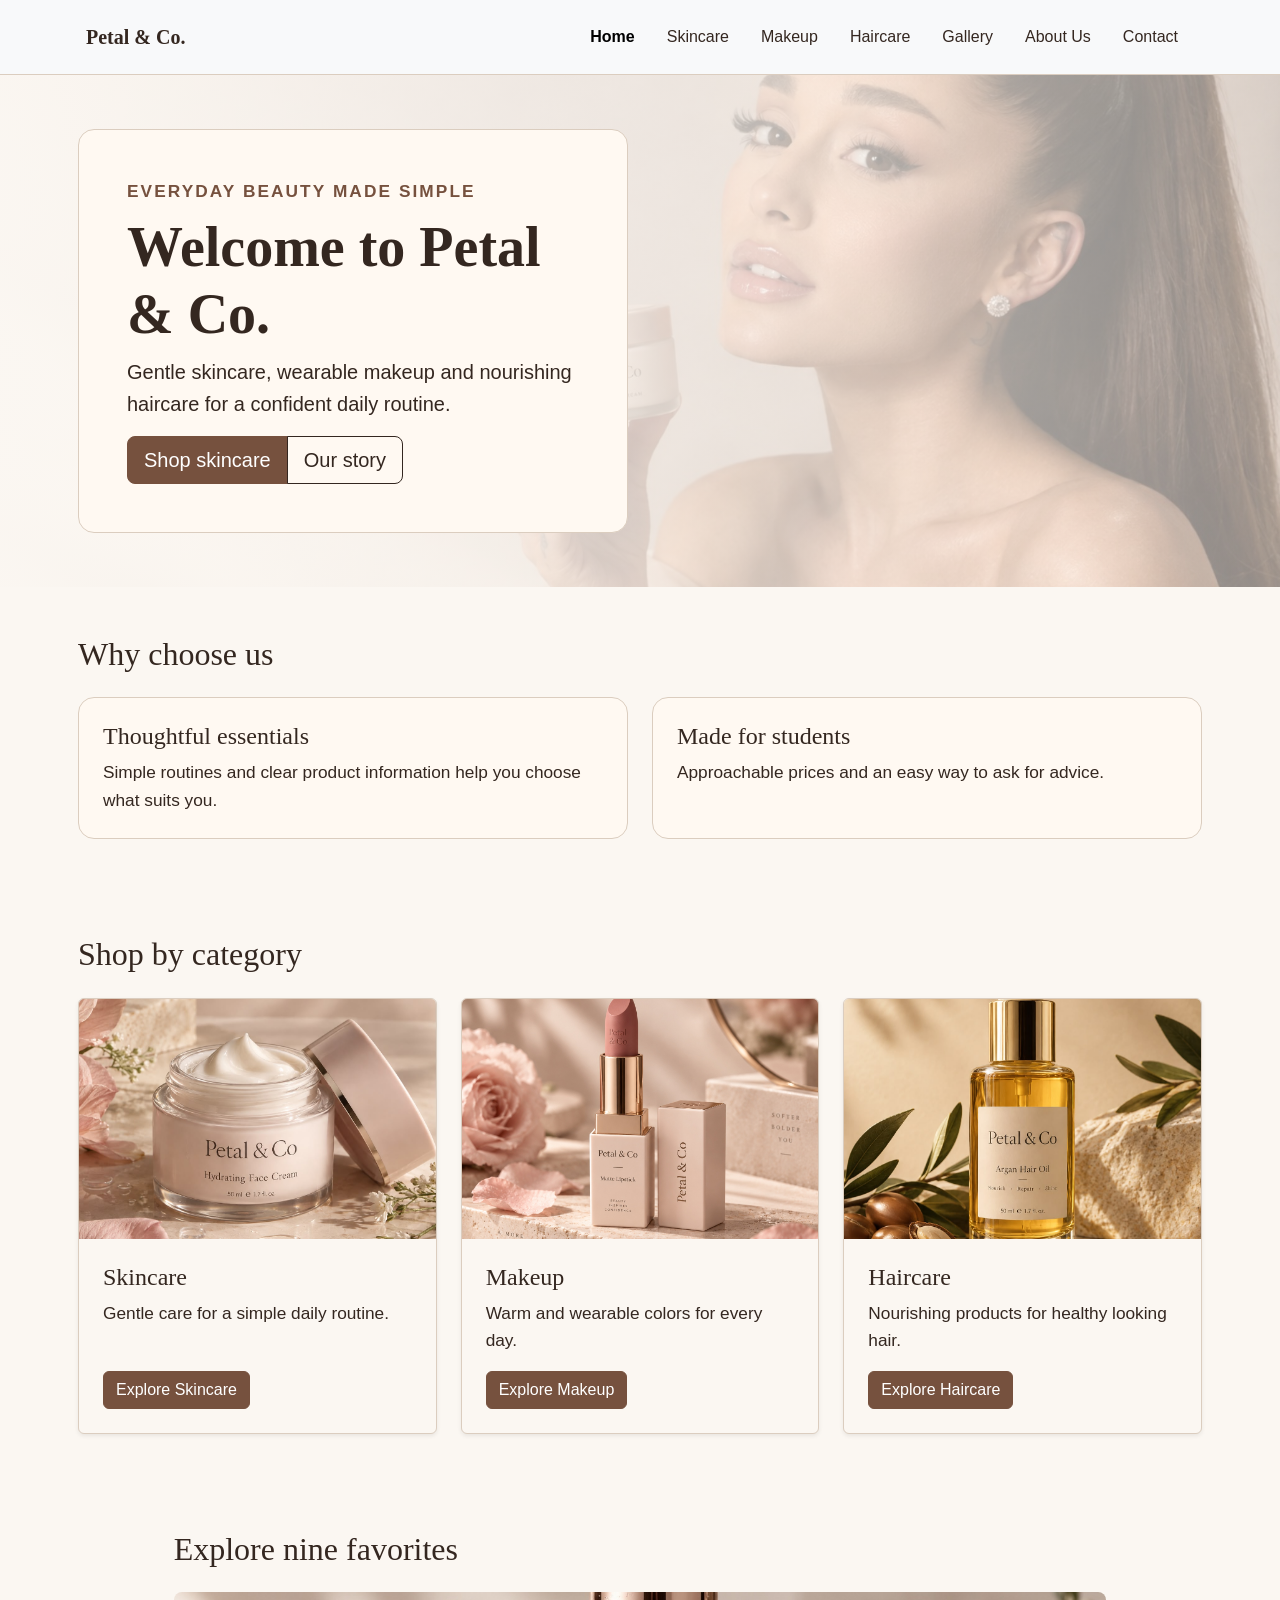
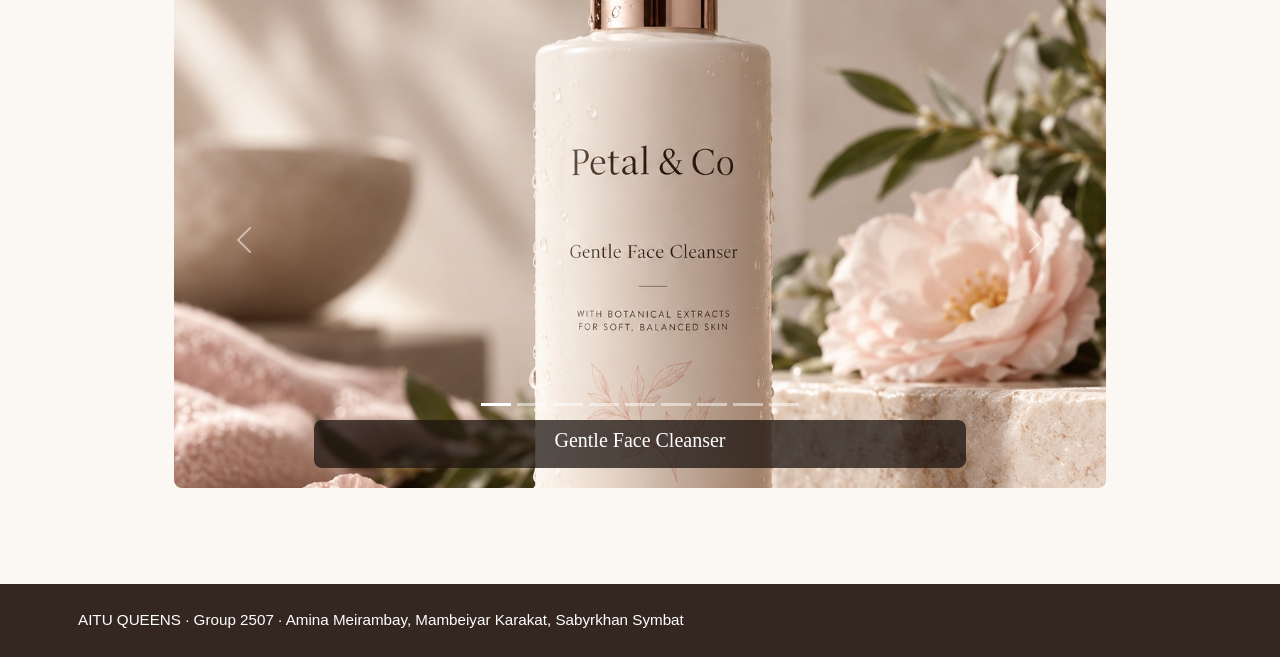
==== AITU_QUEENS_ASSIGNMENT_3/index.html @ 442a5579 "Add files via upload" ====
<!doctype html><html lang="en"><head><meta charset="utf-8"><meta name="viewport" content="width=device-width, initial-scale=1"><meta name="description" content="Petal and Co beauty collections by AITU QUEENS"><title>Home | Petal &amp; Co.</title><link rel="stylesheet" href="vendor/bootstrap.min.css"><link rel="stylesheet" href="css/style.css"></head><body><nav class="navbar navbar-expand-lg bg-body-tertiary border-bottom sticky-top" aria-label="Main navigation"><div class="container py-2 px-sm-2 px-lg-3"><a class="navbar-brand fw-bold" href="index.html">Petal &amp; Co.</a><button class="navbar-toggler" type="button" data-bs-toggle="collapse" data-bs-target="#siteNav" aria-controls="siteNav" aria-expanded="false" aria-label="Toggle navigation"><span class="navbar-toggler-icon"></span></button><div class="collapse navbar-collapse" id="siteNav"><ul class="navbar-nav ms-auto mb-2 mb-lg-0"><li class="nav-item"><a class="nav-link px-lg-3 active" aria-current="page" href="index.html">Home</a></li><li class="nav-item"><a class="nav-link px-lg-3 "  href="skincare.html">Skincare</a></li><li class="nav-item"><a class="nav-link px-lg-3 "  href="makeup.html">Makeup</a></li><li class="nav-item"><a class="nav-link px-lg-3 "  href="haircare.html">Haircare</a></li><li class="nav-item"><a class="nav-link px-lg-3 "  href="gallery.html">Gallery</a></li><li class="nav-item"><a class="nav-link px-lg-3 "  href="about.html">About Us</a></li><li class="nav-item"><a class="nav-link px-lg-3 "  href="contact.html">Contact</a></li></ul></div></div></nav><main id="main-content"><section class="hero d-flex align-items-center"><div class="container px-sm-2 py-5"><div class="row"><div class="col-12 col-lg-6"><div class="hero-panel p-4 p-lg-5"><p class="eyebrow mb-2">Everyday beauty made simple</p><h1 class="display-4 fw-bold">Welcome to Petal &amp; Co.</h1><p class="lead">Gentle skincare, wearable makeup and nourishing haircare for a confident daily routine.</p><div class="btn-group flex-wrap" role="group" aria-label="Explore collections"><a href="skincare.html" class="btn btn-primary btn-lg">Shop skincare</a><a href="about.html" class="btn btn-outline-dark btn-lg">Our story</a></div></div></div></div></div></section><section class="container px-sm-2 py-5"><h2 class="mb-4">Why choose us</h2><div class="row g-4"><div class="col-12 col-lg-6"><div class="feature-block p-4 h-100"><h3 class="h4">Thoughtful essentials</h3><p class="mb-0">Simple routines and clear product information help you choose what suits you.</p></div></div><div class="col-12 col-lg-6"><div class="feature-block p-4 h-100"><h3 class="h4">Made for students</h3><p class="mb-0">Approachable prices and an easy way to ask for advice.</p></div></div></div></section><section class="container px-sm-2 py-5"><h2 class="mb-4">Shop by category</h2><div class="row g-4"><div class="col-12 col-md-6 col-lg-4"><article class="card h-100 shadow-sm"><img src="images/hydrating-face-cream.jpeg" class="card-img-top product-image" alt="Skincare product"><div class="card-body d-flex flex-column p-4"><h3 class="card-title h4">Skincare</h3><p class="card-text">Gentle care for a simple daily routine.</p><a class="btn btn-primary mt-auto align-self-start" href="skincare.html">Explore Skincare</a></div></article></div><div class="col-12 col-md-6 col-lg-4"><article class="card h-100 shadow-sm"><img src="images/matte-lipstick.jpeg" class="card-img-top product-image" alt="Makeup product"><div class="card-body d-flex flex-column p-4"><h3 class="card-title h4">Makeup</h3><p class="card-text">Warm and wearable colors for every day.</p><a class="btn btn-primary mt-auto align-self-start" href="makeup.html">Explore Makeup</a></div></article></div><div class="col-12 col-md-6 col-lg-4"><article class="card h-100 shadow-sm"><img src="images/argan-hair-oil.jpeg" class="card-img-top product-image" alt="Haircare product"><div class="card-body d-flex flex-column p-4"><h3 class="card-title h4">Haircare</h3><p class="card-text">Nourishing products for healthy looking hair.</p><a class="btn btn-primary mt-auto align-self-start" href="haircare.html">Explore Haircare</a></div></article></div></div></section><section class="container px-sm-2 py-5"><div class="row justify-content-center"><div class="col-12 col-lg-10"><h2 class="mb-4">Explore nine favorites</h2><div id="productCarousel" class="carousel slide" data-bs-ride="carousel" aria-label="Product image carousel"><div class="carousel-indicators"><button type="button" data-bs-target="#productCarousel" data-bs-slide-to="0" class="active" aria-current="true" aria-label="Slide 1"></button><button type="button" data-bs-target="#productCarousel" data-bs-slide-to="1" class=""  aria-label="Slide 2"></button><button type="button" data-bs-target="#productCarousel" data-bs-slide-to="2" class=""  aria-label="Slide 3"></button><button type="button" data-bs-target="#productCarousel" data-bs-slide-to="3" class=""  aria-label="Slide 4"></button><button type="button" data-bs-target="#productCarousel" data-bs-slide-to="4" class=""  aria-label="Slide 5"></button><button type="button" data-bs-target="#productCarousel" data-bs-slide-to="5" class=""  aria-label="Slide 6"></button><button type="button" data-bs-target="#productCarousel" data-bs-slide-to="6" class=""  aria-label="Slide 7"></button><button type="button" data-bs-target="#productCarousel" data-bs-slide-to="7" class=""  aria-label="Slide 8"></button><button type="button" data-bs-target="#productCarousel" data-bs-slide-to="8" class=""  aria-label="Slide 9"></button></div><div class="carousel-inner rounded-3"><div class="carousel-item active"><img src="images/gentle-face-cleanser.jpeg" class="d-block w-100 carousel-image" alt="Gentle Face Cleanser"><div class="carousel-caption"><h3 class="h5">Gentle Face Cleanser</h3></div></div><div class="carousel-item "><img src="images/matte-lipstick.jpeg" class="d-block w-100 carousel-image" alt="Matte Lipstick"><div class="carousel-caption"><h3 class="h5">Matte Lipstick</h3></div></div><div class="carousel-item "><img src="images/nourishing-shampoo.jpeg" class="d-block w-100 carousel-image" alt="Nourishing Shampoo"><div class="carousel-caption"><h3 class="h5">Nourishing Shampoo</h3></div></div><div class="carousel-item "><img src="images/rose-water-toner.jpeg" class="d-block w-100 carousel-image" alt="Rose Water Toner"><div class="carousel-caption"><h3 class="h5">Rose Water Toner</h3></div></div><div class="carousel-item "><img src="images/consultation-kit.jpeg" class="d-block w-100 carousel-image" alt="Consultation Kit"><div class="carousel-caption"><h3 class="h5">Consultation Kit</h3></div></div><div class="carousel-item "><img src="images/eyeshadow-palette.jpeg" class="d-block w-100 carousel-image" alt="Eyeshadow Palette"><div class="carousel-caption"><h3 class="h5">Eyeshadow Palette</h3></div></div><div class="carousel-item "><img src="images/argan-hair-oil.jpeg" class="d-block w-100 carousel-image" alt="Argan Hair Oil"><div class="carousel-caption"><h3 class="h5">Argan Hair Oil</h3></div></div><div class="carousel-item "><img src="images/hydrating-face-cream.jpeg" class="d-block w-100 carousel-image" alt="Hydrating Face Cream"><div class="carousel-caption"><h3 class="h5">Hydrating Face Cream</h3></div></div><div class="carousel-item "><img src="images/makeup.jpg" class="d-block w-100 carousel-image" alt="Makeup Collection"><div class="carousel-caption"><h3 class="h5">Makeup Collection</h3></div></div></div><button class="carousel-control-prev" type="button" data-bs-target="#productCarousel" data-bs-slide="prev"><span class="carousel-control-prev-icon" aria-hidden="true"></span><span class="visually-hidden">Previous</span></button><button class="carousel-control-next" type="button" data-bs-target="#productCarousel" data-bs-slide="next"><span class="carousel-control-next-icon" aria-hidden="true"></span><span class="visually-hidden">Next</span></button></div></div></div></section></main><footer class="site-footer mt-5 py-4"><div class="container px-sm-2"><p class="mb-0">AITU QUEENS · Group 2507 · Amina Meirambay, Mambeiyar Karakat, Sabyrkhan Symbat</p></div></footer><script src="vendor/bootstrap.bundle.min.js"></script><script src="js/site.js"></script></body></html>
---- AITU_QUEENS_ASSIGNMENT_3/css/style.css ----
@charset "UTF-8";
:root{--bs-primary:#76513e;--bs-primary-rgb:118,81,62;--bs-link-color:#76513e;--bs-link-hover-color:#533729;--bs-body-color:#342720;--bs-body-bg:#fbf7f2;--bs-border-color:#dbcdbf}
body{font-family:Arial,Helvetica,sans-serif;line-height:1.6}
h1,h2,h3,.navbar-brand{font-family:Georgia,serif}
h1{font-size:2rem}h2{font-size:1.55rem}p{font-size:.98rem}
.navbar-brand,.nav-link{color:#342720}.nav-link:hover,.nav-link.active{color:#76513e;font-weight:700}
.hero{min-height:32rem;background:linear-gradient(90deg,rgba(251,247,242,.96),rgba(251,247,242,.52)),url('../images/hero.jpg') center/cover}
.hero-panel,.feature-block{background:#fff9f2;border:1px solid #dbcdbf;border-radius:1rem}
.eyebrow{text-transform:uppercase;letter-spacing:.12em;font-weight:700;color:#76513e}
.product-image{height:15rem;object-fit:cover}.gallery-image{height:18rem;object-fit:cover}
.carousel-image{height:18rem;object-fit:cover}.carousel-caption{background:rgba(28,20,16,.74);border-radius:.5rem;padding:.5rem}.carousel-indicators{margin-bottom:4.5rem}
.site-footer{background:#342720;color:#fff}.site-footer p{font-size:.95rem}
.btn-primary{--bs-btn-bg:#76513e;--bs-btn-border-color:#76513e;--bs-btn-hover-bg:#573b2e;--bs-btn-hover-border-color:#573b2e;--bs-btn-active-bg:#573b2e;--bs-btn-active-border-color:#573b2e}
.btn-outline-dark{--bs-btn-color:#342720;--bs-btn-border-color:#342720}
.card{border-color:#dbcdbf}.form-control:focus,.form-select:focus,.form-check-input:focus,.btn:focus-visible,.nav-link:focus-visible{border-color:#76513e;box-shadow:0 0 0 .25rem rgba(118,81,62,.22)}
@media(min-width:768px){h1{font-size:2.5rem}h2{font-size:1.8rem}p{font-size:1rem}.carousel-image{height:24rem}}
@media(min-width:1200px){h1{font-size:3rem}h2{font-size:2rem}p{font-size:1.08rem}.carousel-image{height:31rem}}
@media(max-width:575.98px){.hero{min-height:25rem}.btn-group{display:flex;flex-direction:column}.btn-group>.btn{border-radius:.375rem!important}.carousel-caption{display:block!important}.carousel-indicators{margin-bottom:4rem}}
@media(prefers-reduced-motion:reduce){*,*::before,*::after{scroll-behavior:auto!important;transition-duration:.01ms!important;animation-duration:.01ms!important}}
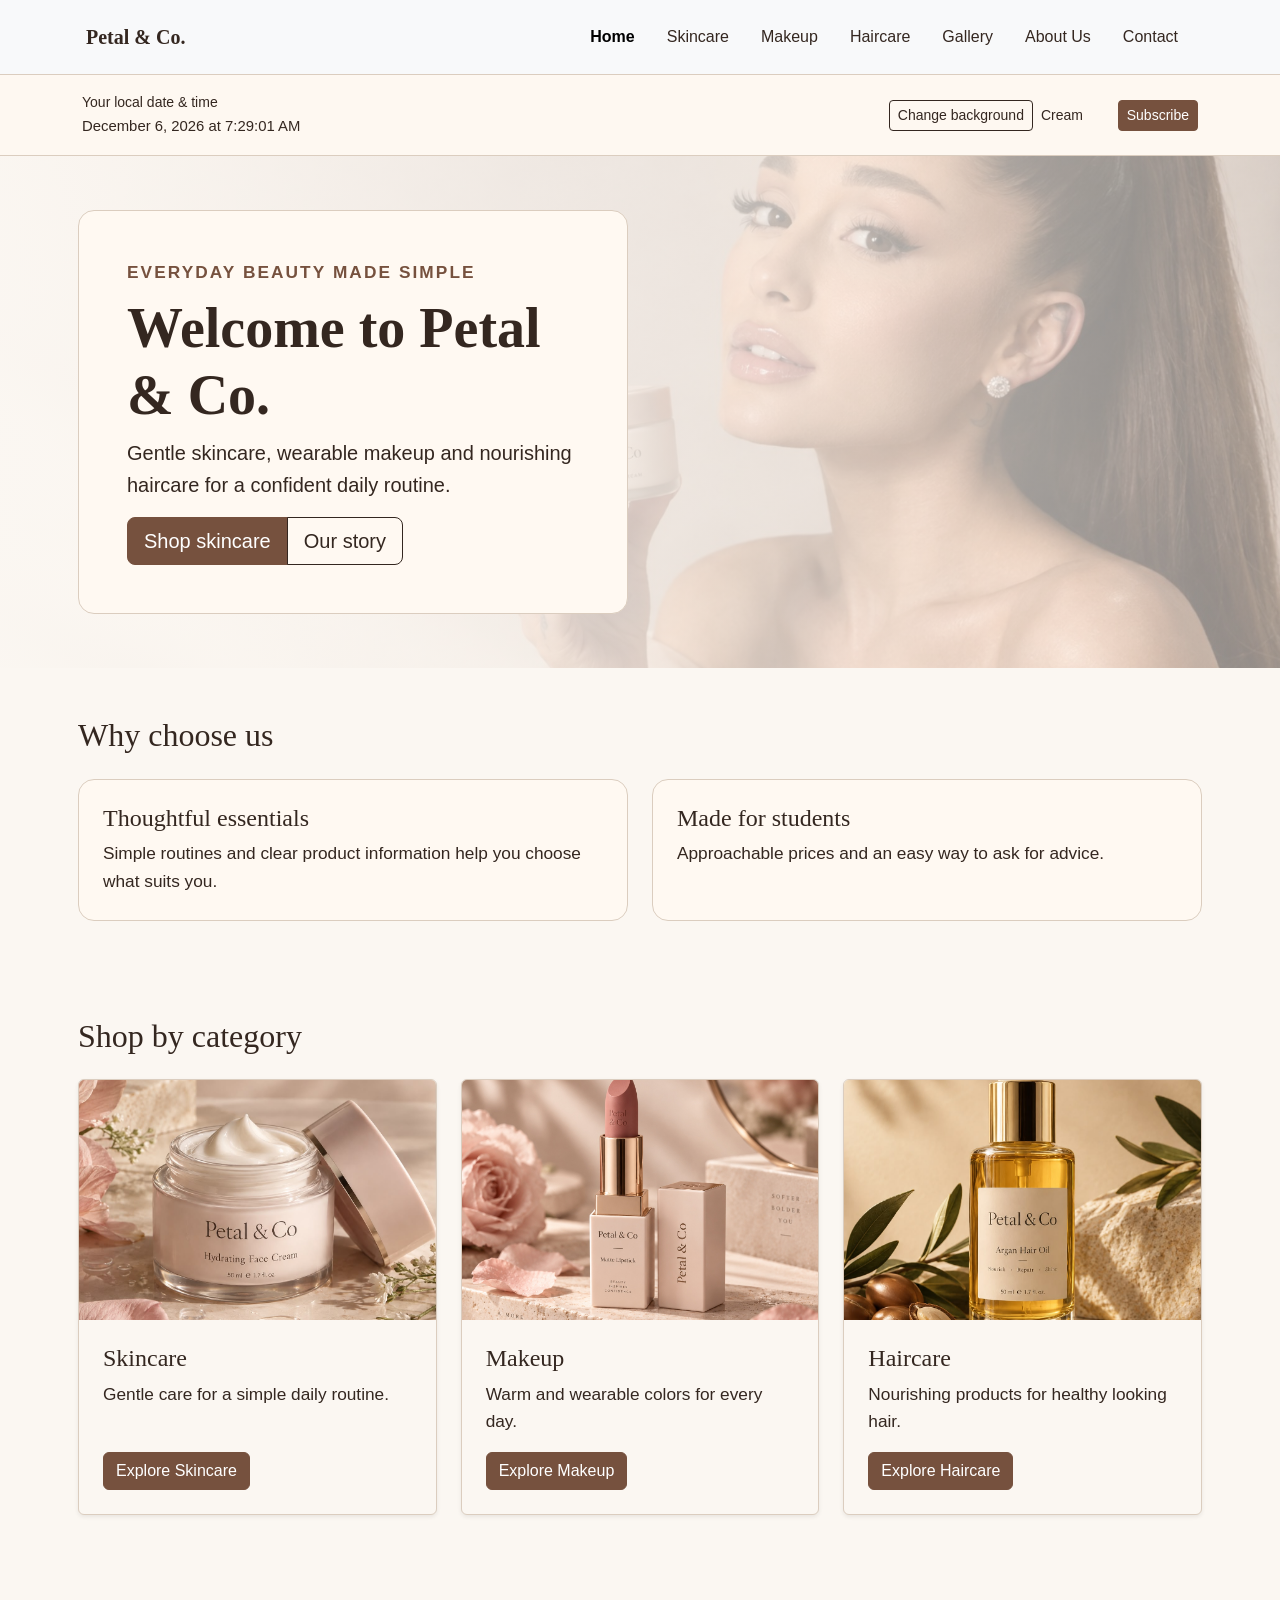
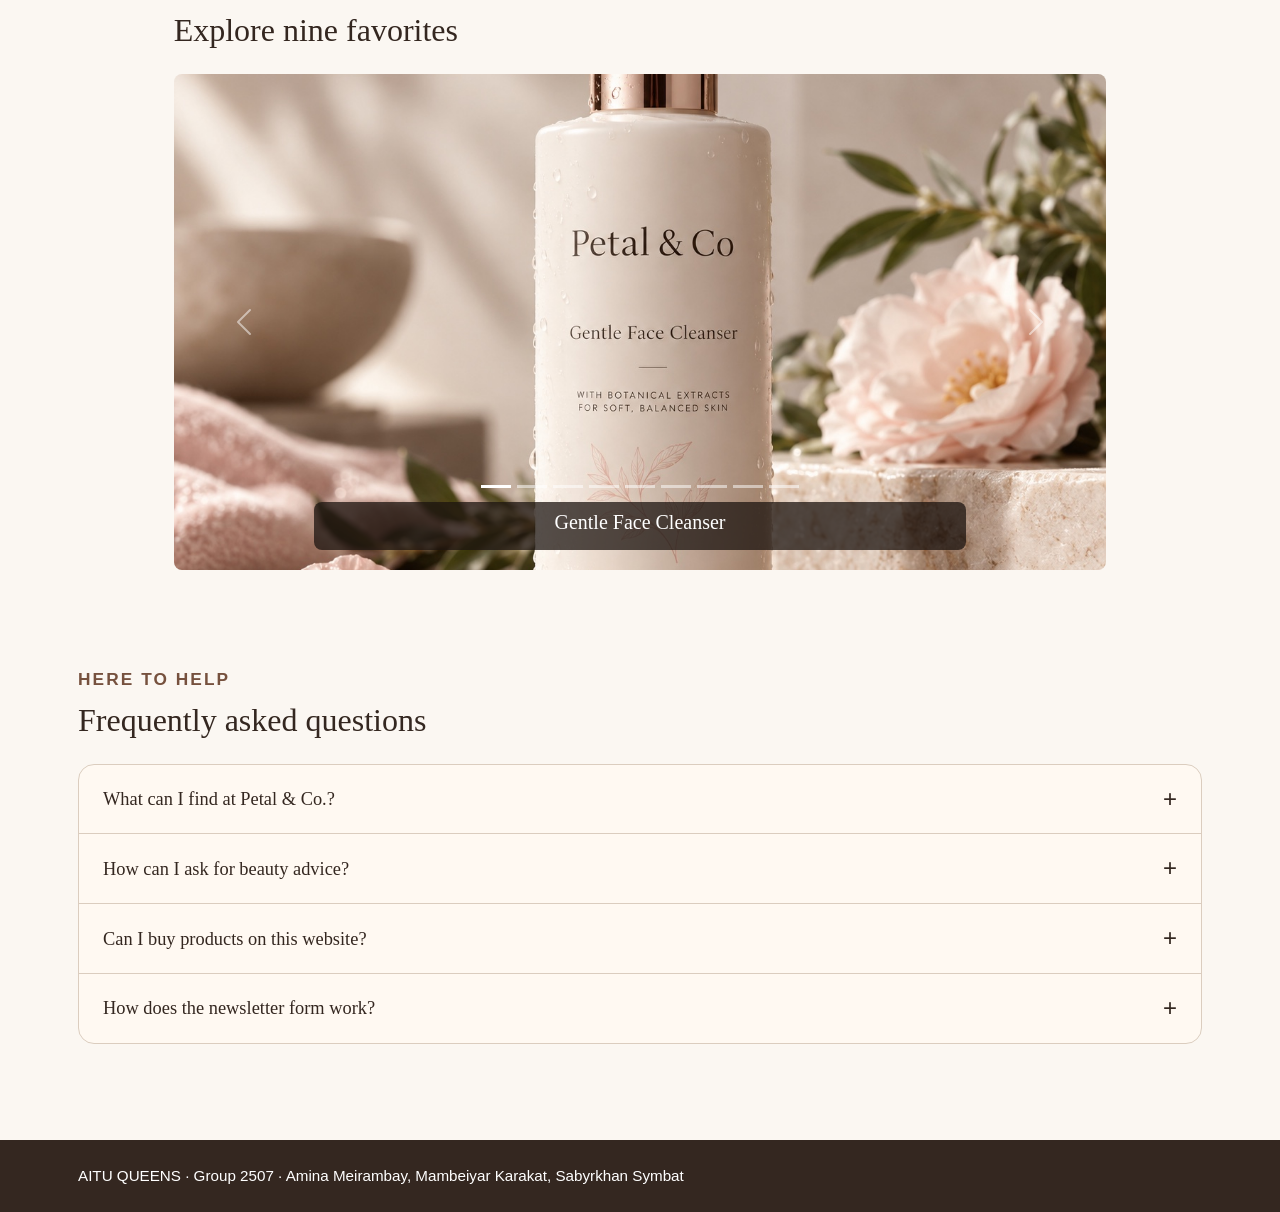
==== commit 3dcd57b7: "Complete Assignment 4 JavaScript interactions and validation" ====
--- a/AITU_QUEENS_ASSIGNMENT_3/index.html
+++ b/AITU_QUEENS_ASSIGNMENT_3/index.html
@@ -1 +1,26 @@
-<!doctype html><html lang="en"><head><meta charset="utf-8"><meta name="viewport" content="width=device-width, initial-scale=1"><meta name="description" content="Petal and Co beauty collections by AITU QUEENS"><title>Home | Petal &amp; Co.</title><link rel="stylesheet" href="vendor/bootstrap.min.css"><link rel="stylesheet" href="css/style.css"></head><body><nav class="navbar navbar-expand-lg bg-body-tertiary border-bottom sticky-top" aria-label="Main navigation"><div class="container py-2 px-sm-2 px-lg-3"><a class="navbar-brand fw-bold" href="index.html">Petal &amp; Co.</a><button class="navbar-toggler" type="button" data-bs-toggle="collapse" data-bs-target="#siteNav" aria-controls="siteNav" aria-expanded="false" aria-label="Toggle navigation"><span class="navbar-toggler-icon"></span></button><div class="collapse navbar-collapse" id="siteNav"><ul class="navbar-nav ms-auto mb-2 mb-lg-0"><li class="nav-item"><a class="nav-link px-lg-3 active" aria-current="page" href="index.html">Home</a></li><li class="nav-item"><a class="nav-link px-lg-3 "  href="skincare.html">Skincare</a></li><li class="nav-item"><a class="nav-link px-lg-3 "  href="makeup.html">Makeup</a></li><li class="nav-item"><a class="nav-link px-lg-3 "  href="haircare.html">Haircare</a></li><li class="nav-item"><a class="nav-link px-lg-3 "  href="gallery.html">Gallery</a></li><li class="nav-item"><a class="nav-link px-lg-3 "  href="about.html">About Us</a></li><li class="nav-item"><a class="nav-link px-lg-3 "  href="contact.html">Contact</a></li></ul></div></div></nav><main id="main-content"><section class="hero d-flex align-items-center"><div class="container px-sm-2 py-5"><div class="row"><div class="col-12 col-lg-6"><div class="hero-panel p-4 p-lg-5"><p class="eyebrow mb-2">Everyday beauty made simple</p><h1 class="display-4 fw-bold">Welcome to Petal &amp; Co.</h1><p class="lead">Gentle skincare, wearable makeup and nourishing haircare for a confident daily routine.</p><div class="btn-group flex-wrap" role="group" aria-label="Explore collections"><a href="skincare.html" class="btn btn-primary btn-lg">Shop skincare</a><a href="about.html" class="btn btn-outline-dark btn-lg">Our story</a></div></div></div></div></div></section><section class="container px-sm-2 py-5"><h2 class="mb-4">Why choose us</h2><div class="row g-4"><div class="col-12 col-lg-6"><div class="feature-block p-4 h-100"><h3 class="h4">Thoughtful essentials</h3><p class="mb-0">Simple routines and clear product information help you choose what suits you.</p></div></div><div class="col-12 col-lg-6"><div class="feature-block p-4 h-100"><h3 class="h4">Made for students</h3><p class="mb-0">Approachable prices and an easy way to ask for advice.</p></div></div></div></section><section class="container px-sm-2 py-5"><h2 class="mb-4">Shop by category</h2><div class="row g-4"><div class="col-12 col-md-6 col-lg-4"><article class="card h-100 shadow-sm"><img src="images/hydrating-face-cream.jpeg" class="card-img-top product-image" alt="Skincare product"><div class="card-body d-flex flex-column p-4"><h3 class="card-title h4">Skincare</h3><p class="card-text">Gentle care for a simple daily routine.</p><a class="btn btn-primary mt-auto align-self-start" href="skincare.html">Explore Skincare</a></div></article></div><div class="col-12 col-md-6 col-lg-4"><article class="card h-100 shadow-sm"><img src="images/matte-lipstick.jpeg" class="card-img-top product-image" alt="Makeup product"><div class="card-body d-flex flex-column p-4"><h3 class="card-title h4">Makeup</h3><p class="card-text">Warm and wearable colors for every day.</p><a class="btn btn-primary mt-auto align-self-start" href="makeup.html">Explore Makeup</a></div></article></div><div class="col-12 col-md-6 col-lg-4"><article class="card h-100 shadow-sm"><img src="images/argan-hair-oil.jpeg" class="card-img-top product-image" alt="Haircare product"><div class="card-body d-flex flex-column p-4"><h3 class="card-title h4">Haircare</h3><p class="card-text">Nourishing products for healthy looking hair.</p><a class="btn btn-primary mt-auto align-self-start" href="haircare.html">Explore Haircare</a></div></article></div></div></section><section class="container px-sm-2 py-5"><div class="row justify-content-center"><div class="col-12 col-lg-10"><h2 class="mb-4">Explore nine favorites</h2><div id="productCarousel" class="carousel slide" data-bs-ride="carousel" aria-label="Product image carousel"><div class="carousel-indicators"><button type="button" data-bs-target="#productCarousel" data-bs-slide-to="0" class="active" aria-current="true" aria-label="Slide 1"></button><button type="button" data-bs-target="#productCarousel" data-bs-slide-to="1" class=""  aria-label="Slide 2"></button><button type="button" data-bs-target="#productCarousel" data-bs-slide-to="2" class=""  aria-label="Slide 3"></button><button type="button" data-bs-target="#productCarousel" data-bs-slide-to="3" class=""  aria-label="Slide 4"></button><button type="button" data-bs-target="#productCarousel" data-bs-slide-to="4" class=""  aria-label="Slide 5"></button><button type="button" data-bs-target="#productCarousel" data-bs-slide-to="5" class=""  aria-label="Slide 6"></button><button type="button" data-bs-target="#productCarousel" data-bs-slide-to="6" class=""  aria-label="Slide 7"></button><button type="button" data-bs-target="#productCarousel" data-bs-slide-to="7" class=""  aria-label="Slide 8"></button><button type="button" data-bs-target="#productCarousel" data-bs-slide-to="8" class=""  aria-label="Slide 9"></button></div><div class="carousel-inner rounded-3"><div class="carousel-item active"><img src="images/gentle-face-cleanser.jpeg" class="d-block w-100 carousel-image" alt="Gentle Face Cleanser"><div class="carousel-caption"><h3 class="h5">Gentle Face Cleanser</h3></div></div><div class="carousel-item "><img src="images/matte-lipstick.jpeg" class="d-block w-100 carousel-image" alt="Matte Lipstick"><div class="carousel-caption"><h3 class="h5">Matte Lipstick</h3></div></div><div class="carousel-item "><img src="images/nourishing-shampoo.jpeg" class="d-block w-100 carousel-image" alt="Nourishing Shampoo"><div class="carousel-caption"><h3 class="h5">Nourishing Shampoo</h3></div></div><div class="carousel-item "><img src="images/rose-water-toner.jpeg" class="d-block w-100 carousel-image" alt="Rose Water Toner"><div class="carousel-caption"><h3 class="h5">Rose Water Toner</h3></div></div><div class="carousel-item "><img src="images/consultation-kit.jpeg" class="d-block w-100 carousel-image" alt="Consultation Kit"><div class="carousel-caption"><h3 class="h5">Consultation Kit</h3></div></div><div class="carousel-item "><img src="images/eyeshadow-palette.jpeg" class="d-block w-100 carousel-image" alt="Eyeshadow Palette"><div class="carousel-caption"><h3 class="h5">Eyeshadow Palette</h3></div></div><div class="carousel-item "><img src="images/argan-hair-oil.jpeg" class="d-block w-100 carousel-image" alt="Argan Hair Oil"><div class="carousel-caption"><h3 class="h5">Argan Hair Oil</h3></div></div><div class="carousel-item "><img src="images/hydrating-face-cream.jpeg" class="d-block w-100 carousel-image" alt="Hydrating Face Cream"><div class="carousel-caption"><h3 class="h5">Hydrating Face Cream</h3></div></div><div class="carousel-item "><img src="images/makeup.jpg" class="d-block w-100 carousel-image" alt="Makeup Collection"><div class="carousel-caption"><h3 class="h5">Makeup Collection</h3></div></div></div><button class="carousel-control-prev" type="button" data-bs-target="#productCarousel" data-bs-slide="prev"><span class="carousel-control-prev-icon" aria-hidden="true"></span><span class="visually-hidden">Previous</span></button><button class="carousel-control-next" type="button" data-bs-target="#productCarousel" data-bs-slide="next"><span class="carousel-control-next-icon" aria-hidden="true"></span><span class="visually-hidden">Next</span></button></div></div></div></section></main><footer class="site-footer mt-5 py-4"><div class="container px-sm-2"><p class="mb-0">AITU QUEENS · Group 2507 · Amina Meirambay, Mambeiyar Karakat, Sabyrkhan Symbat</p></div></footer><script src="vendor/bootstrap.bundle.min.js"></script><script src="js/site.js"></script></body></html>+<!doctype html><html lang="en"><head><meta charset="utf-8"><meta name="viewport" content="width=device-width, initial-scale=1"><meta name="description" content="Petal and Co beauty collections by AITU QUEENS"><title>Home | Petal &amp; Co.</title><link rel="stylesheet" href="vendor/bootstrap.min.css"><link rel="stylesheet" href="css/style.css"></head><body><nav class="navbar navbar-expand-lg bg-body-tertiary border-bottom sticky-top" aria-label="Main navigation"><div class="container py-2 px-sm-2 px-lg-3"><a class="navbar-brand fw-bold" href="index.html">Petal &amp; Co.</a><button class="navbar-toggler" type="button" data-bs-toggle="collapse" data-bs-target="#siteNav" aria-controls="siteNav" aria-expanded="false" aria-label="Toggle navigation"><span class="navbar-toggler-icon"></span></button><div class="collapse navbar-collapse" id="siteNav"><ul class="navbar-nav ms-auto mb-2 mb-lg-0"><li class="nav-item"><a class="nav-link px-lg-3 active" aria-current="page" href="index.html">Home</a></li><li class="nav-item"><a class="nav-link px-lg-3 "  href="skincare.html">Skincare</a></li><li class="nav-item"><a class="nav-link px-lg-3 "  href="makeup.html">Makeup</a></li><li class="nav-item"><a class="nav-link px-lg-3 "  href="haircare.html">Haircare</a></li><li class="nav-item"><a class="nav-link px-lg-3 "  href="gallery.html">Gallery</a></li><li class="nav-item"><a class="nav-link px-lg-3 "  href="about.html">About Us</a></li><li class="nav-item"><a class="nav-link px-lg-3 "  href="contact.html">Contact</a></li></ul></div></div></nav>
+<div class="site-tools border-bottom">
+  <div class="container py-3 d-flex flex-wrap align-items-center justify-content-between gap-3">
+    <div class="site-clock"><span class="d-block small">Your local date &amp; time</span><time data-current-time>Loading current date and time...</time></div>
+    <div class="d-flex flex-wrap align-items-center gap-2">
+      <button id="changeBackground" class="btn btn-outline-dark btn-sm" type="button">Change background</button>
+      <span id="backgroundName" class="small background-name" role="status">Cream</span>
+      <button id="openSubscription" class="btn btn-primary btn-sm" type="button" aria-haspopup="dialog" aria-controls="subscriptionDialog">Subscribe</button>
+    </div>
+  </div>
+</div>
+<main id="main-content"><section class="hero d-flex align-items-center"><div class="container px-sm-2 py-5"><div class="row"><div class="col-12 col-lg-6"><div class="hero-panel p-4 p-lg-5"><p class="eyebrow mb-2">Everyday beauty made simple</p><h1 class="display-4 fw-bold">Welcome to Petal &amp; Co.</h1><p class="lead">Gentle skincare, wearable makeup and nourishing haircare for a confident daily routine.</p><div class="btn-group flex-wrap" role="group" aria-label="Explore collections"><a href="skincare.html" class="btn btn-primary btn-lg">Shop skincare</a><a href="about.html" class="btn btn-outline-dark btn-lg">Our story</a></div></div></div></div></div></section><section class="container px-sm-2 py-5"><h2 class="mb-4">Why choose us</h2><div class="row g-4"><div class="col-12 col-lg-6"><div class="feature-block p-4 h-100"><h3 class="h4">Thoughtful essentials</h3><p class="mb-0">Simple routines and clear product information help you choose what suits you.</p></div></div><div class="col-12 col-lg-6"><div class="feature-block p-4 h-100"><h3 class="h4">Made for students</h3><p class="mb-0">Approachable prices and an easy way to ask for advice.</p></div></div></div></section><section class="container px-sm-2 py-5"><h2 class="mb-4">Shop by category</h2><div class="row g-4"><div class="col-12 col-md-6 col-lg-4"><article class="card h-100 shadow-sm"><img src="images/hydrating-face-cream.jpeg" class="card-img-top product-image" alt="Skincare product"><div class="card-body d-flex flex-column p-4"><h3 class="card-title h4">Skincare</h3><p class="card-text">Gentle care for a simple daily routine.</p><a class="btn btn-primary mt-auto align-self-start" href="skincare.html">Explore Skincare</a></div></article></div><div class="col-12 col-md-6 col-lg-4"><article class="card h-100 shadow-sm"><img src="images/matte-lipstick.jpeg" class="card-img-top product-image" alt="Makeup product"><div class="card-body d-flex flex-column p-4"><h3 class="card-title h4">Makeup</h3><p class="card-text">Warm and wearable colors for every day.</p><a class="btn btn-primary mt-auto align-self-start" href="makeup.html">Explore Makeup</a></div></article></div><div class="col-12 col-md-6 col-lg-4"><article class="card h-100 shadow-sm"><img src="images/argan-hair-oil.jpeg" class="card-img-top product-image" alt="Haircare product"><div class="card-body d-flex flex-column p-4"><h3 class="card-title h4">Haircare</h3><p class="card-text">Nourishing products for healthy looking hair.</p><a class="btn btn-primary mt-auto align-self-start" href="haircare.html">Explore Haircare</a></div></article></div></div></section><section class="container px-sm-2 py-5"><div class="row justify-content-center"><div class="col-12 col-lg-10"><h2 class="mb-4">Explore nine favorites</h2><div id="productCarousel" class="carousel slide" data-bs-ride="carousel" aria-label="Product image carousel"><div class="carousel-indicators"><button type="button" data-bs-target="#productCarousel" data-bs-slide-to="0" class="active" aria-current="true" aria-label="Slide 1"></button><button type="button" data-bs-target="#productCarousel" data-bs-slide-to="1" class=""  aria-label="Slide 2"></button><button type="button" data-bs-target="#productCarousel" data-bs-slide-to="2" class=""  aria-label="Slide 3"></button><button type="button" data-bs-target="#productCarousel" data-bs-slide-to="3" class=""  aria-label="Slide 4"></button><button type="button" data-bs-target="#productCarousel" data-bs-slide-to="4" class=""  aria-label="Slide 5"></button><button type="button" data-bs-target="#productCarousel" data-bs-slide-to="5" class=""  aria-label="Slide 6"></button><button type="button" data-bs-target="#productCarousel" data-bs-slide-to="6" class=""  aria-label="Slide 7"></button><button type="button" data-bs-target="#productCarousel" data-bs-slide-to="7" class=""  aria-label="Slide 8"></button><button type="button" data-bs-target="#productCarousel" data-bs-slide-to="8" class=""  aria-label="Slide 9"></button></div><div class="carousel-inner rounded-3"><div class="carousel-item active"><img src="images/gentle-face-cleanser.jpeg" class="d-block w-100 carousel-image" alt="Gentle Face Cleanser"><div class="carousel-caption"><h3 class="h5">Gentle Face Cleanser</h3></div></div><div class="carousel-item "><img src="images/matte-lipstick.jpeg" class="d-block w-100 carousel-image" alt="Matte Lipstick"><div class="carousel-caption"><h3 class="h5">Matte Lipstick</h3></div></div><div class="carousel-item "><img src="images/nourishing-shampoo.jpeg" class="d-block w-100 carousel-image" alt="Nourishing Shampoo"><div class="carousel-caption"><h3 class="h5">Nourishing Shampoo</h3></div></div><div class="carousel-item "><img src="images/rose-water-toner.jpeg" class="d-block w-100 carousel-image" alt="Rose Water Toner"><div class="carousel-caption"><h3 class="h5">Rose Water Toner</h3></div></div><div class="carousel-item "><img src="images/consultation-kit.jpeg" class="d-block w-100 carousel-image" alt="Consultation Kit"><div class="carousel-caption"><h3 class="h5">Consultation Kit</h3></div></div><div class="carousel-item "><img src="images/eyeshadow-palette.jpeg" class="d-block w-100 carousel-image" alt="Eyeshadow Palette"><div class="carousel-caption"><h3 class="h5">Eyeshadow Palette</h3></div></div><div class="carousel-item "><img src="images/argan-hair-oil.jpeg" class="d-block w-100 carousel-image" alt="Argan Hair Oil"><div class="carousel-caption"><h3 class="h5">Argan Hair Oil</h3></div></div><div class="carousel-item "><img src="images/hydrating-face-cream.jpeg" class="d-block w-100 carousel-image" alt="Hydrating Face Cream"><div class="carousel-caption"><h3 class="h5">Hydrating Face Cream</h3></div></div><div class="carousel-item "><img src="images/makeup.jpg" class="d-block w-100 carousel-image" alt="Makeup Collection"><div class="carousel-caption"><h3 class="h5">Makeup Collection</h3></div></div></div><button class="carousel-control-prev" type="button" data-bs-target="#productCarousel" data-bs-slide="prev"><span class="carousel-control-prev-icon" aria-hidden="true"></span><span class="visually-hidden">Previous</span></button><button class="carousel-control-next" type="button" data-bs-target="#productCarousel" data-bs-slide="next"><span class="carousel-control-next-icon" aria-hidden="true"></span><span class="visually-hidden">Next</span></button></div></div></div></section><section id="faq" class="container px-sm-2 py-5" aria-labelledby="faqTitle"><p class="eyebrow mb-2">Here to help</p><h2 id="faqTitle" class="mb-4">Frequently asked questions</h2><div class="faq-list"><article class="faq-item"><h3 class="mb-0"><button id="faqQuestion1" class="faq-question" type="button" aria-expanded="false" aria-controls="faqAnswer1"><span>What can I find at Petal &amp; Co.?</span><span class="faq-icon" aria-hidden="true">+</span></button></h3><div id="faqAnswer1" class="faq-answer" role="region" aria-labelledby="faqQuestion1" aria-hidden="true"><div class="faq-answer-inner"><p>Explore our skincare, makeup and haircare collections. Each category has product images and simple descriptions to help you compare the essentials.</p></div></div></article><article class="faq-item"><h3 class="mb-0"><button id="faqQuestion2" class="faq-question" type="button" aria-expanded="false" aria-controls="faqAnswer2"><span>How can I ask for beauty advice?</span><span class="faq-icon" aria-hidden="true">+</span></button></h3><div id="faqAnswer2" class="faq-answer" role="region" aria-labelledby="faqQuestion2" aria-hidden="true"><div class="faq-answer-inner"><p>Visit the Contact page and complete the beauty consultation form. It demonstrates input validation locally; it does not send a message to a real adviser.</p></div></div></article><article class="faq-item"><h3 class="mb-0"><button id="faqQuestion3" class="faq-question" type="button" aria-expanded="false" aria-controls="faqAnswer3"><span>Can I buy products on this website?</span><span class="faq-icon" aria-hidden="true">+</span></button></h3><div id="faqAnswer3" class="faq-answer" role="region" aria-labelledby="faqQuestion3" aria-hidden="true"><div class="faq-answer-inner"><p>This is a student project by AITU QUEENS. You can explore the collections, but the website does not process purchases or payments.</p></div></div></article><article class="faq-item"><h3 class="mb-0"><button id="faqQuestion4" class="faq-question" type="button" aria-expanded="false" aria-controls="faqAnswer4"><span>How does the newsletter form work?</span><span class="faq-icon" aria-hidden="true">+</span></button></h3><div id="faqAnswer4" class="faq-answer" role="region" aria-labelledby="faqQuestion4" aria-hidden="true"><div class="faq-answer-inner"><p>Select Subscribe to open the form. Enter your name and email to try the validation, then close it with the close button, by clicking outside, or by pressing Escape. No subscription is created.</p></div></div></article></div></section></main><footer class="site-footer mt-5 py-4"><div class="container px-sm-2"><p class="mb-0">AITU QUEENS · Group 2507 · Amina Meirambay, Mambeiyar Karakat, Sabyrkhan Symbat</p></div></footer>
+<dialog id="subscriptionDialog" class="subscription-dialog" aria-labelledby="subscriptionTitle" aria-describedby="subscriptionDescription">
+  <div class="d-flex justify-content-between align-items-start gap-3 mb-3">
+    <div><p class="eyebrow small mb-1">Petal &amp; Co.</p><h2 id="subscriptionTitle" class="h3 mb-0">A little beauty inspiration</h2></div>
+    <button id="closeSubscription" class="popup-close" type="button" aria-label="Close subscription form">&times;</button>
+  </div>
+  <p id="subscriptionDescription">Try our newsletter signup form. This is a local demonstration; no emails are sent and no subscription is created.</p>
+  <form id="subscriptionForm" novalidate>
+    <div class="mb-3"><label for="subscriberName" class="form-label">Name</label><input id="subscriberName" name="subscriberName" class="form-control" autocomplete="name" aria-describedby="subscriberNameError" aria-invalid="false" required><div id="subscriberNameError" class="invalid-feedback"></div></div>
+    <div class="mb-4"><label for="subscriberEmail" class="form-label">Email</label><input id="subscriberEmail" name="subscriberEmail" class="form-control" type="email" autocomplete="email" aria-describedby="subscriberEmailError" aria-invalid="false" required><div id="subscriberEmailError" class="invalid-feedback"></div></div>
+    <button type="submit" class="btn btn-primary">Subscribe</button>
+    <p id="subscriptionStatus" class="mt-3 mb-0" role="status" aria-live="polite"></p>
+  </form>
+</dialog>
+<script src="vendor/bootstrap.bundle.min.js"></script><script src="js/site.js"></script></body></html>
--- a/AITU_QUEENS_ASSIGNMENT_3/css/style.css
+++ b/AITU_QUEENS_ASSIGNMENT_3/css/style.css
@@ -17,3 +17,26 @@
 @media(min-width:1200px){h1{font-size:3rem}h2{font-size:2rem}p{font-size:1.08rem}.carousel-image{height:31rem}}
 @media(max-width:575.98px){.hero{min-height:25rem}.btn-group{display:flex;flex-direction:column}.btn-group>.btn{border-radius:.375rem!important}.carousel-caption{display:block!important}.carousel-indicators{margin-bottom:4rem}}
 @media(prefers-reduced-motion:reduce){*,*::before,*::after{scroll-behavior:auto!important;transition-duration:.01ms!important;animation-duration:.01ms!important}}
+
+body { transition: background-color .35s ease; }
+.site-tools { background: rgba(255, 249, 242, .72); }
+.site-clock time { font-size: .93rem; font-variant-numeric: tabular-nums; }
+.background-name { min-width: 4.3rem; }
+.faq-list { border: 1px solid #dbcdbf; border-radius: 1rem; overflow: hidden; background: #fff9f2; }
+.faq-item + .faq-item { border-top: 1px solid #dbcdbf; }
+.faq-question { display: flex; align-items: center; justify-content: space-between; gap: 1rem; width: 100%; padding: 1.25rem 1.5rem; border: 0; background: transparent; color: #342720; font: inherit; font-size: 1.15rem; text-align: left; }
+.faq-question:hover { background: #f4eade; }
+.faq-question:focus-visible { outline: 3px solid #76513e; outline-offset: -4px; }
+.faq-icon { flex: 0 0 auto; font-family: Arial, sans-serif; font-size: 1.5rem; transition: transform .3s ease; }
+.faq-question[aria-expanded="true"] .faq-icon { transform: rotate(45deg); }
+.faq-answer { display: grid; grid-template-rows: 0fr; visibility: hidden; transition: grid-template-rows .3s ease, visibility .3s; }
+.faq-answer.is-open { grid-template-rows: 1fr; visibility: visible; }
+.faq-answer-inner { overflow: hidden; min-height: 0; }
+.faq-answer p { margin: 0; padding: 0 1.5rem 1.25rem; }
+.subscription-dialog { width: min(32rem, calc(100% - 2rem)); max-height: calc(100dvh - 2rem); padding: 2rem; border: 1px solid #dbcdbf; border-radius: 1rem; background: #fff9f2; color: #342720; box-shadow: 0 1.5rem 5rem #34272040; }
+.subscription-dialog::backdrop { background: #241a15a6; }
+.popup-open { overflow: hidden; }
+.popup-close { flex: 0 0 auto; width: 2.5rem; height: 2.5rem; border: 1px solid #dbcdbf; border-radius: 50%; background: transparent; color: #342720; font-size: 1.6rem; line-height: 1; }
+.popup-close:hover { background: #f4eade; }
+.popup-close:focus-visible { outline: 3px solid #76513e; outline-offset: 2px; }
+@media (max-width: 575.98px) { .subscription-dialog { padding: 1.25rem; } .faq-question { padding: 1rem; } .faq-answer p { padding: 0 1rem 1rem; } }
